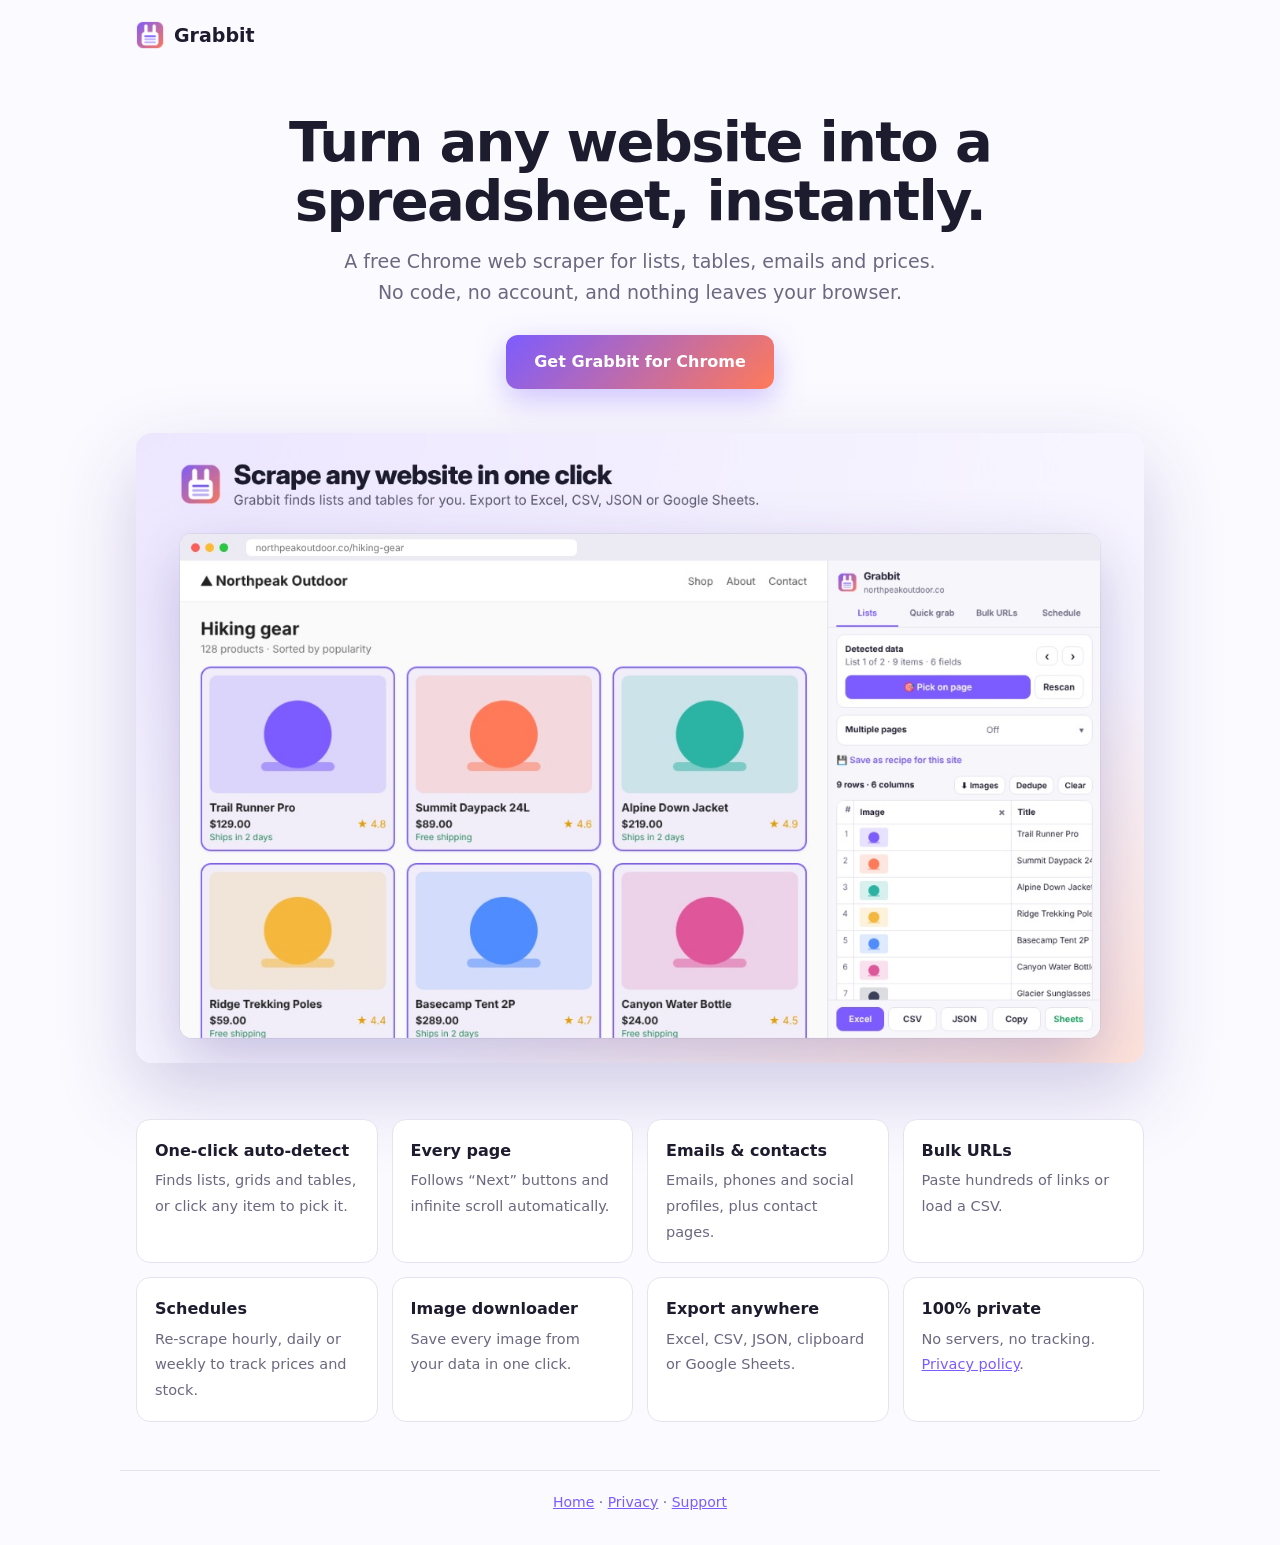
==== docs/index.html @ 264b1a43 "Add GitHub Pages site with homepage and privacy policy docs/ holds a landing page and the privacy po" ====
<!doctype html>
<html lang="en">
<head>
  <meta charset="utf-8" />
  <meta name="viewport" content="width=device-width, initial-scale=1" />
  <title>Grabbit · Free Web Scraper for Chrome</title>
  <meta name="description" content="Scrape any website to Excel, CSV, JSON or Google Sheets in one click. Free, no code, no account. Lists, tables, emails, multi-page, schedules." />
  <meta property="og:title" content="Grabbit · Free Web Scraper for Chrome" />
  <meta property="og:description" content="Turn any website into a spreadsheet in one click. Free, private, no code." />
  <meta property="og:image" content="https://adityarungta2048.github.io/Grabbit/promo.jpg" />
  <link rel="icon" href="icon.png" />
  <link rel="stylesheet" href="site.css" />
</head>
<body>
  <header class="nav"><a href="./" class="logo"><img src="icon.png" alt="" width="28" height="28" />Grabbit</a></header>
  <main>
    <section class="hero">
      <h1>Turn any website into a spreadsheet, instantly.</h1>
      <p class="lead">A free Chrome web scraper for lists, tables, emails and prices. No code, no account, and nothing leaves your browser.</p>
      <!-- After the store approves the extension, point this link at its Chrome Web Store page. -->
      <a class="cta" href="https://github.com/AdityaRungta2048/Grabbit">Get Grabbit for Chrome</a>
      <img class="shot" src="screenshot-1.jpg" alt="Grabbit side panel showing a product list scraped from a shop page" width="1280" height="800" />
    </section>
    <section class="features">
      <div><b>One-click auto-detect</b><span>Finds lists, grids and tables, or click any item to pick it.</span></div>
      <div><b>Every page</b><span>Follows “Next” buttons and infinite scroll automatically.</span></div>
      <div><b>Emails &amp; contacts</b><span>Emails, phones and social profiles, plus contact pages.</span></div>
      <div><b>Bulk URLs</b><span>Paste hundreds of links or load a CSV.</span></div>
      <div><b>Schedules</b><span>Re-scrape hourly, daily or weekly to track prices and stock.</span></div>
      <div><b>Image downloader</b><span>Save every image from your data in one click.</span></div>
      <div><b>Export anywhere</b><span>Excel, CSV, JSON, clipboard or Google Sheets.</span></div>
      <div><b>100% private</b><span>No servers, no tracking. <a href="privacy.html">Privacy policy</a>.</span></div>
    </section>
  </main>
  <footer class="foot"><a href="./">Home</a> · <a href="privacy.html">Privacy</a> · <a href="https://github.com/AdityaRungta2048/Grabbit/issues">Support</a></footer>
</body>
</html>
---- docs/site.css ----
:root { --bg: #fbfaff; --text: #1d1b2e; --muted: #6b6880; --line: #e6e3f0; --card: #fff; --brand: #7c5cff; --brand-2: #ff7a59; color-scheme: light; }
@media (prefers-color-scheme: dark) { :root { --bg: #14131c; --text: #ecebf5; --muted: #9c99b3; --line: #2d2a3d; --card: #1d1b29; color-scheme: dark; } }
* { box-sizing: border-box; }
body { margin: 0; font: 16px/1.6 Inter, system-ui, -apple-system, "Segoe UI", Roboto, sans-serif; background: var(--bg); color: var(--text); }
a { color: var(--brand); }
.nav, main, .foot { max-width: 1040px; margin: 0 auto; padding: 0 16px; }
.nav { padding-top: 20px; }
.logo { display: inline-flex; align-items: center; gap: 10px; font-weight: 800; font-size: 19px; color: var(--text); text-decoration: none; }
.hero { text-align: center; padding: 56px 0 24px; }
.hero h1 { font-size: clamp(32px, 6vw, 56px); line-height: 1.05; letter-spacing: -.03em; margin: 0 auto 16px; max-width: 760px; }
.lead { font-size: 19px; color: var(--muted); max-width: 620px; margin: 0 auto 28px; }
.cta { display: inline-block; padding: 14px 28px; border-radius: 12px; color: #fff; font-weight: 700; text-decoration: none; background: linear-gradient(135deg, var(--brand), var(--brand-2)); box-shadow: 0 10px 30px rgba(124, 92, 255, .35); }
.cta:focus-visible { outline: 3px solid var(--text); outline-offset: 3px; }
.shot { display: block; width: 100%; height: auto; margin-top: 44px; border-radius: 16px; box-shadow: 0 30px 80px rgba(60, 40, 140, .22); }
.features { display: grid; grid-template-columns: repeat(auto-fit, minmax(220px, 1fr)); gap: 14px; padding: 32px 0 48px; }
.features div { background: var(--card); border: 1px solid var(--line); border-radius: 14px; padding: 18px; }
.features b { display: block; margin-bottom: 4px; }
.features span { color: var(--muted); font-size: 14.5px; }
.doc { max-width: 720px; padding-top: 32px; padding-bottom: 48px; }
.doc h1 { font-size: 36px; letter-spacing: -.02em; margin-bottom: 4px; }
.doc h2 { margin-top: 32px; font-size: 21px; }
.doc li { margin-bottom: 6px; }
.muted { color: var(--muted); }
.foot { border-top: 1px solid var(--line); padding-top: 20px; padding-bottom: 32px; color: var(--muted); font-size: 14px; text-align: center; }
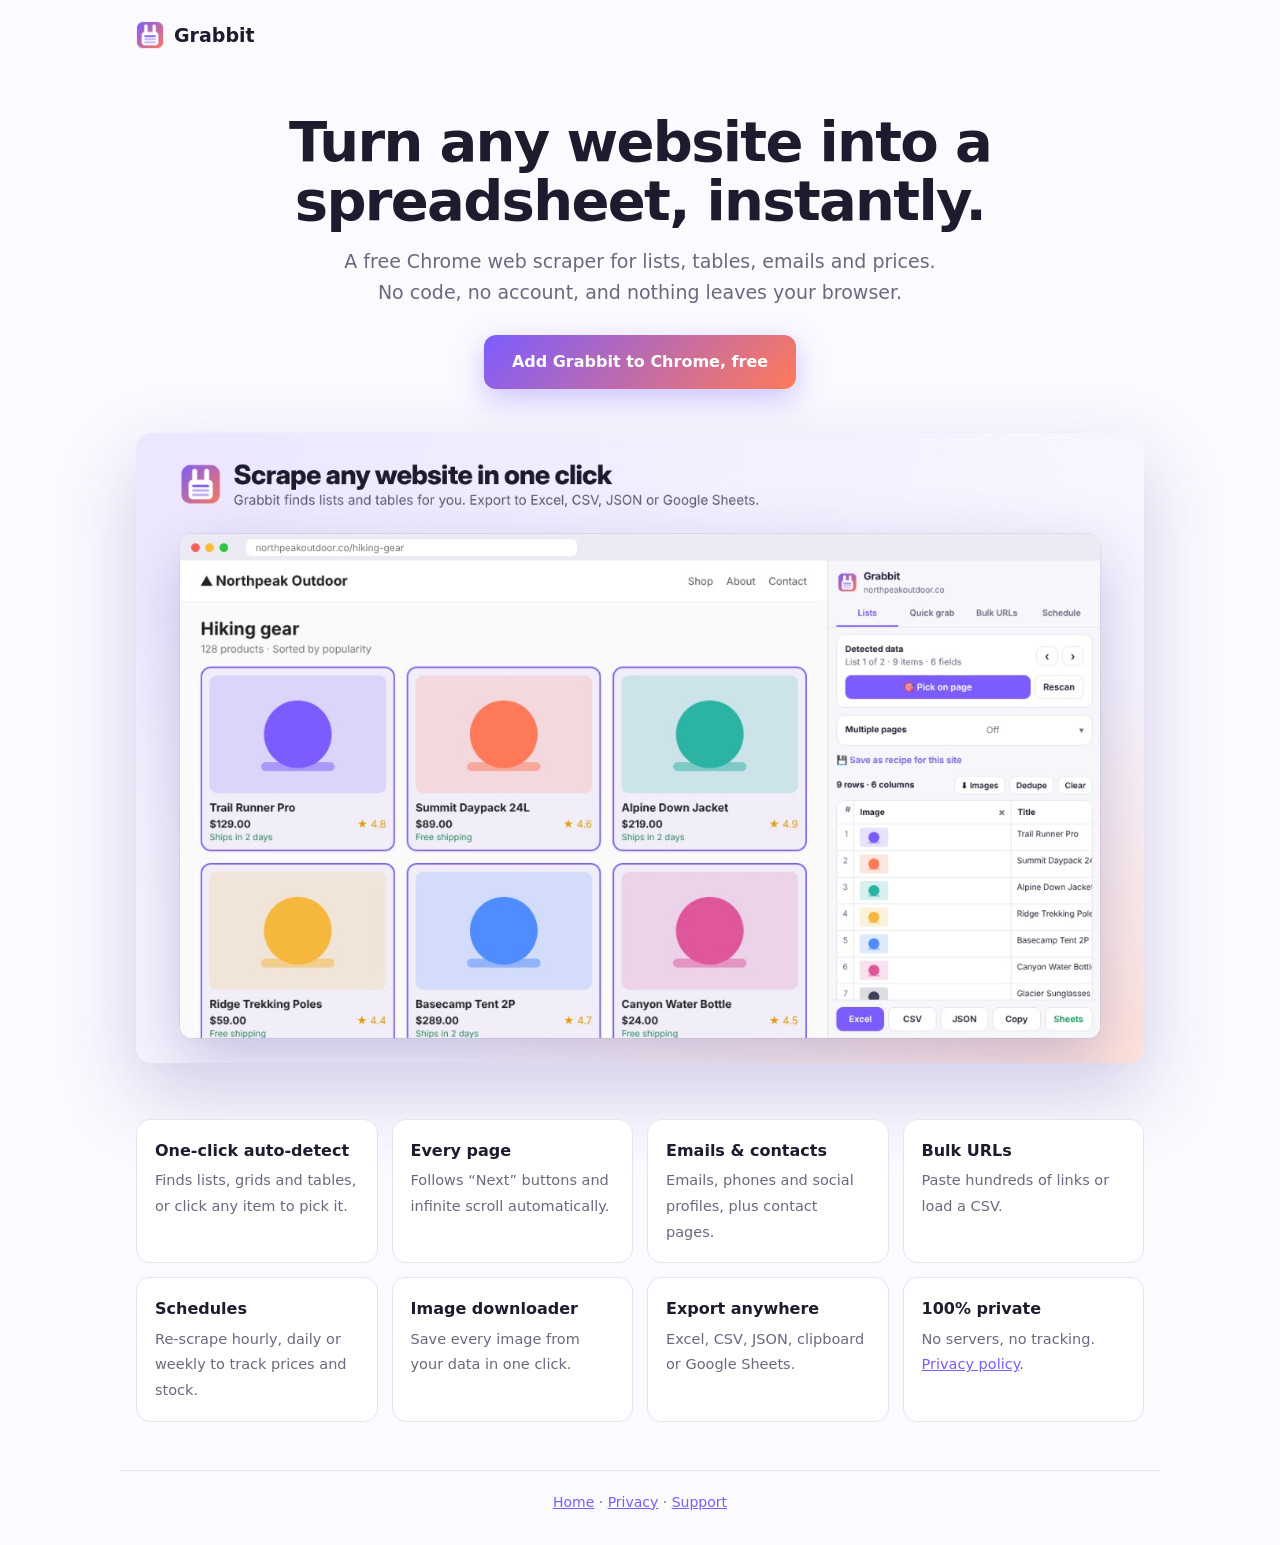
==== commit 8316bb01: "Grabbit is live: link the website, README and video description to the store listing" ====
--- a/docs/index.html
+++ b/docs/index.html
@@ -17,8 +17,7 @@
     <section class="hero">
       <h1>Turn any website into a spreadsheet, instantly.</h1>
       <p class="lead">A free Chrome web scraper for lists, tables, emails and prices. No code, no account, and nothing leaves your browser.</p>
-      <!-- After the store approves the extension, point this link at its Chrome Web Store page. -->
-      <a class="cta" href="https://github.com/AdityaRungta2048/Grabbit">Get Grabbit for Chrome</a>
+      <a class="cta" href="https://chromewebstore.google.com/detail/eoaacdkiehhbjfebnnabbammefccioef">Add Grabbit to Chrome, free</a>
       <img class="shot" src="screenshot-1.jpg" alt="Grabbit side panel showing a product list scraped from a shop page" width="1280" height="800" />
     </section>
     <section class="features">
